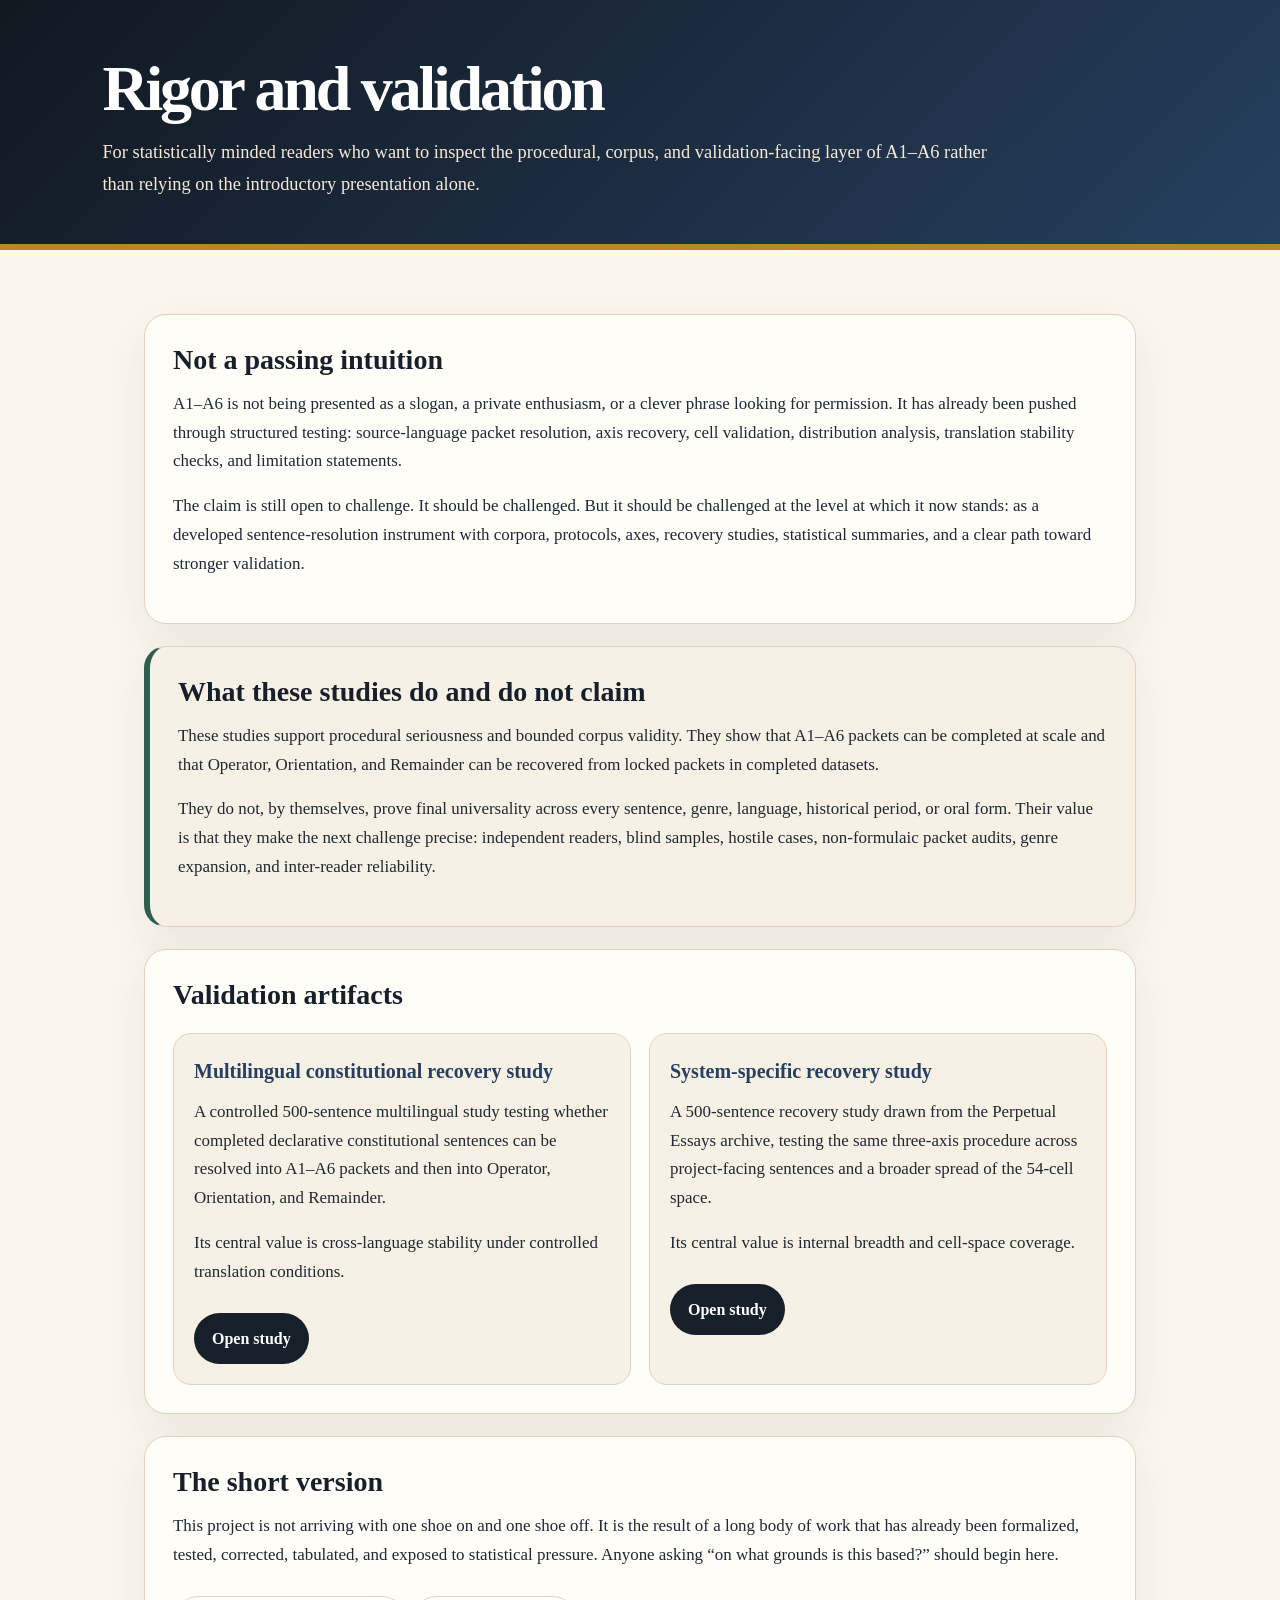
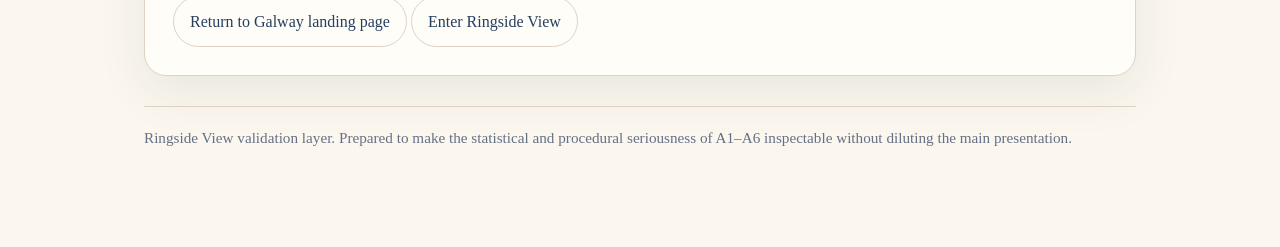
==== validation/index.html @ a77dcd02 "Add validation landing page" ====
<!DOCTYPE html>
<html lang="en">
<head>
  <meta charset="UTF-8" />
  <meta name="viewport" content="width=device-width, initial-scale=1.0" />
  <title>Ringside View — Rigor and Validation</title>
  <style>
    :root{--ink:#1f2933;--muted:#667085;--paper:#fbf7ef;--card:#fffdf8;--line:#ded3c2;--deep:#17202a;--blue:#263f5f;--gold:#b8872b;--green:#2f5d50;}
    *{box-sizing:border-box;}
    body{margin:0;background:var(--paper);color:var(--ink);font-family:Georgia,'Times New Roman',serif;line-height:1.7;}
    header{background:linear-gradient(135deg,#111820,#263f5f);color:white;padding:56px 8vw 44px;border-bottom:6px solid var(--gold);}
    header p{max-width:900px;color:#f7ead7;font-size:1.15rem;margin:0;}
    h1{font-size:clamp(2.2rem,5vw,4.6rem);line-height:1.02;letter-spacing:-.05em;margin:0 0 16px;}
    main{max-width:1040px;margin:0 auto;padding:42px 24px 80px;}
    section{background:var(--card);border:1px solid var(--line);border-radius:22px;padding:28px;margin:22px 0;box-shadow:0 16px 50px rgba(23,32,42,.08);}
    h2{font-size:1.75rem;line-height:1.18;margin:0 0 14px;color:var(--deep);}
    p{font-size:1.06rem;margin:0 0 16px;}
    .grid{display:grid;grid-template-columns:repeat(auto-fit,minmax(280px,1fr));gap:18px;margin-top:22px;}
    .doc{background:#f7f0e4;border:1px solid var(--line);border-radius:18px;padding:20px;}
    .doc h3{margin:0 0 10px;color:var(--blue);font-size:1.25rem;}
    a.button{display:inline-block;text-decoration:none;background:var(--deep);color:white;border-radius:999px;padding:12px 18px;font-weight:bold;margin-top:10px;}
    a.secondary{display:inline-block;text-decoration:none;color:var(--blue);border:1px solid var(--line);background:#fffdf8;border-radius:999px;padding:11px 16px;margin-top:10px;}
    .note{border-left:6px solid var(--green);background:#f7f0e4;}
    .footer{color:var(--muted);font-size:.95rem;border-top:1px solid var(--line);padding-top:18px;margin-top:30px;}
  </style>
</head>
<body>
  <header>
    <h1>Rigor and validation</h1>
    <p>For statistically minded readers who want to inspect the procedural, corpus, and validation-facing layer of A1–A6 rather than relying on the introductory presentation alone.</p>
  </header>

  <main>
    <section>
      <h2>Not a passing intuition</h2>
      <p>A1–A6 is not being presented as a slogan, a private enthusiasm, or a clever phrase looking for permission. It has already been pushed through structured testing: source-language packet resolution, axis recovery, cell validation, distribution analysis, translation stability checks, and limitation statements.</p>
      <p>The claim is still open to challenge. It should be challenged. But it should be challenged at the level at which it now stands: as a developed sentence-resolution instrument with corpora, protocols, axes, recovery studies, statistical summaries, and a clear path toward stronger validation.</p>
    </section>

    <section class="note">
      <h2>What these studies do and do not claim</h2>
      <p>These studies support procedural seriousness and bounded corpus validity. They show that A1–A6 packets can be completed at scale and that Operator, Orientation, and Remainder can be recovered from locked packets in completed datasets.</p>
      <p>They do not, by themselves, prove final universality across every sentence, genre, language, historical period, or oral form. Their value is that they make the next challenge precise: independent readers, blind samples, hostile cases, non-formulaic packet audits, genre expansion, and inter-reader reliability.</p>
    </section>

    <section>
      <h2>Validation artifacts</h2>
      <div class="grid">
        <article class="doc">
          <h3>Multilingual constitutional recovery study</h3>
          <p>A controlled 500-sentence multilingual study testing whether completed declarative constitutional sentences can be resolved into A1–A6 packets and then into Operator, Orientation, and Remainder.</p>
          <p>Its central value is cross-language stability under controlled translation conditions.</p>
          <a class="button" href="three_axis_recovery_study.html">Open study</a>
        </article>

        <article class="doc">
          <h3>System-specific recovery study</h3>
          <p>A 500-sentence recovery study drawn from the Perpetual Essays archive, testing the same three-axis procedure across project-facing sentences and a broader spread of the 54-cell space.</p>
          <p>Its central value is internal breadth and cell-space coverage.</p>
          <a class="button" href="three_axis_recovery_system_specific_axis_recovery_matched.html">Open study</a>
        </article>
      </div>
    </section>

    <section>
      <h2>The short version</h2>
      <p>This project is not arriving with one shoe on and one shoe off. It is the result of a long body of work that has already been formalized, tested, corrected, tabulated, and exposed to statistical pressure. Anyone asking “on what grounds is this based?” should begin here.</p>
      <a class="secondary" href="../index.html">Return to Galway landing page</a>
      <a class="secondary" href="../Ringside_View.html">Enter Ringside View</a>
    </section>

    <p class="footer">Ringside View validation layer. Prepared to make the statistical and procedural seriousness of A1–A6 inspectable without diluting the main presentation.</p>
  </main>
</body>
</html>
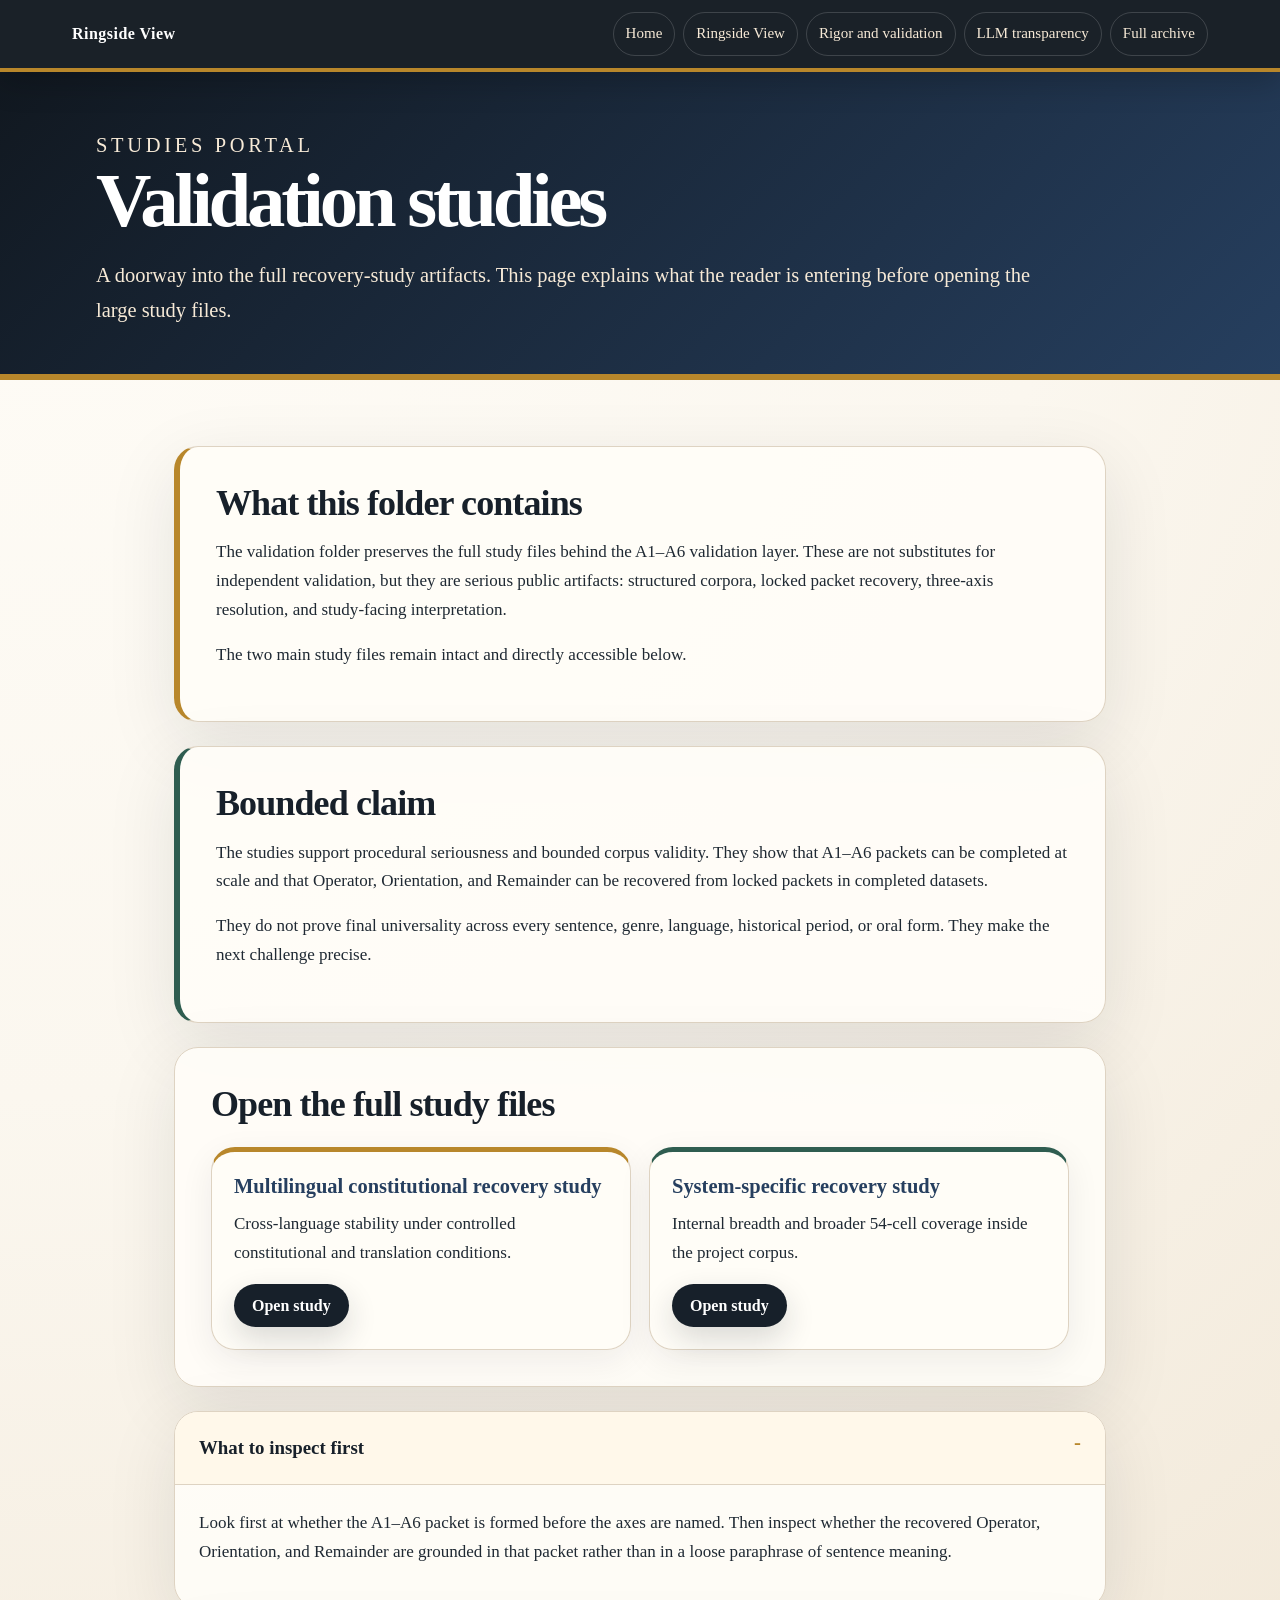
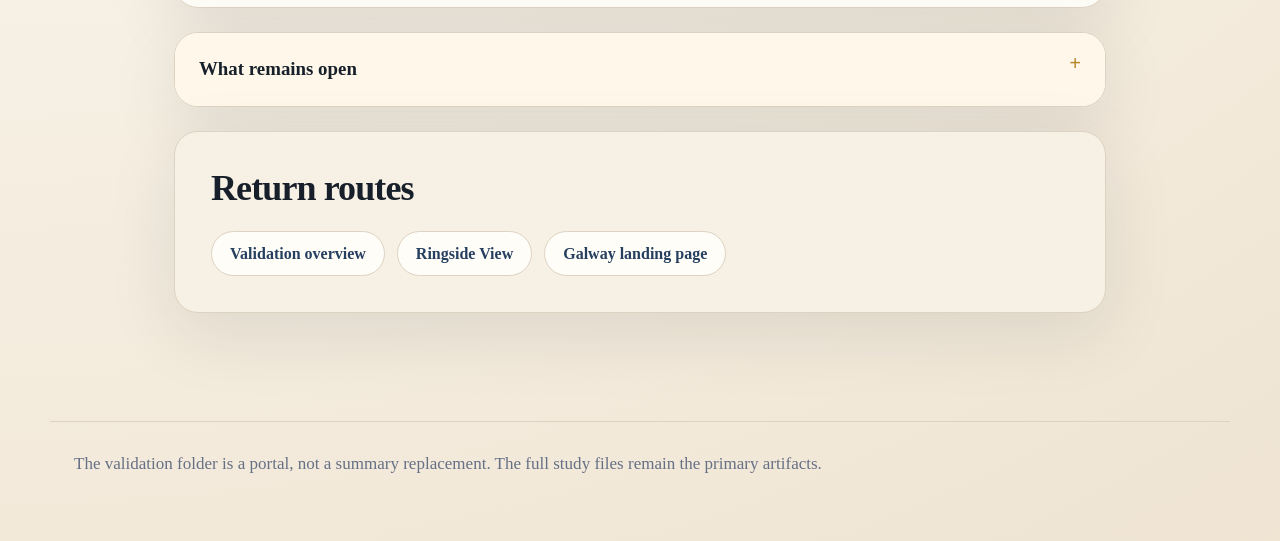
==== commit e3845fbf: "Improve validation studies index" ====
--- a/validation/index.html
+++ b/validation/index.html
@@ -3,73 +3,84 @@
 <head>
   <meta charset="UTF-8" />
   <meta name="viewport" content="width=device-width, initial-scale=1.0" />
-  <title>Ringside View — Rigor and Validation</title>
-  <style>
-    :root{--ink:#1f2933;--muted:#667085;--paper:#fbf7ef;--card:#fffdf8;--line:#ded3c2;--deep:#17202a;--blue:#263f5f;--gold:#b8872b;--green:#2f5d50;}
-    *{box-sizing:border-box;}
-    body{margin:0;background:var(--paper);color:var(--ink);font-family:Georgia,'Times New Roman',serif;line-height:1.7;}
-    header{background:linear-gradient(135deg,#111820,#263f5f);color:white;padding:56px 8vw 44px;border-bottom:6px solid var(--gold);}
-    header p{max-width:900px;color:#f7ead7;font-size:1.15rem;margin:0;}
-    h1{font-size:clamp(2.2rem,5vw,4.6rem);line-height:1.02;letter-spacing:-.05em;margin:0 0 16px;}
-    main{max-width:1040px;margin:0 auto;padding:42px 24px 80px;}
-    section{background:var(--card);border:1px solid var(--line);border-radius:22px;padding:28px;margin:22px 0;box-shadow:0 16px 50px rgba(23,32,42,.08);}
-    h2{font-size:1.75rem;line-height:1.18;margin:0 0 14px;color:var(--deep);}
-    p{font-size:1.06rem;margin:0 0 16px;}
-    .grid{display:grid;grid-template-columns:repeat(auto-fit,minmax(280px,1fr));gap:18px;margin-top:22px;}
-    .doc{background:#f7f0e4;border:1px solid var(--line);border-radius:18px;padding:20px;}
-    .doc h3{margin:0 0 10px;color:var(--blue);font-size:1.25rem;}
-    a.button{display:inline-block;text-decoration:none;background:var(--deep);color:white;border-radius:999px;padding:12px 18px;font-weight:bold;margin-top:10px;}
-    a.secondary{display:inline-block;text-decoration:none;color:var(--blue);border:1px solid var(--line);background:#fffdf8;border-radius:999px;padding:11px 16px;margin-top:10px;}
-    .note{border-left:6px solid var(--green);background:#f7f0e4;}
-    .footer{color:var(--muted);font-size:.95rem;border-top:1px solid var(--line);padding-top:18px;margin-top:30px;}
-  </style>
+  <title>Ringside View — Validation Studies</title>
+  <link rel="stylesheet" href="../assets/site.css" />
 </head>
 <body>
-  <header>
-    <h1>Rigor and validation</h1>
-    <p>For statistically minded readers who want to inspect the procedural, corpus, and validation-facing layer of A1–A6 rather than relying on the introductory presentation alone.</p>
+  <nav class="site-nav" aria-label="Main navigation">
+    <div class="nav-inner">
+      <a class="brand" href="../index.html">Ringside View</a>
+      <div class="nav-links">
+        <a href="../index.html">Home</a>
+        <a href="../Ringside_View.html">Ringside View</a>
+        <a href="../rigor-and-validation.html">Rigor and validation</a>
+        <a href="../llm-transparency.html">LLM transparency</a>
+        <a href="../Ringside_View_backup.html">Full archive</a>
+      </div>
+    </div>
+  </nav>
+
+  <header class="hero narrow">
+    <p class="kicker">Studies portal</p>
+    <h1>Validation studies</h1>
+    <p>A doorway into the full recovery-study artifacts. This page explains what the reader is entering before opening the large study files.</p>
   </header>
 
-  <main>
-    <section>
-      <h2>Not a passing intuition</h2>
-      <p>A1–A6 is not being presented as a slogan, a private enthusiasm, or a clever phrase looking for permission. It has already been pushed through structured testing: source-language packet resolution, axis recovery, cell validation, distribution analysis, translation stability checks, and limitation statements.</p>
-      <p>The claim is still open to challenge. It should be challenged. But it should be challenged at the level at which it now stands: as a developed sentence-resolution instrument with corpora, protocols, axes, recovery studies, statistical summaries, and a clear path toward stronger validation.</p>
+  <main class="container reading">
+    <section class="section gold">
+      <h2>What this folder contains</h2>
+      <p>The validation folder preserves the full study files behind the A1–A6 validation layer. These are not substitutes for independent validation, but they are serious public artifacts: structured corpora, locked packet recovery, three-axis resolution, and study-facing interpretation.</p>
+      <p>The two main study files remain intact and directly accessible below.</p>
     </section>
 
-    <section class="note">
-      <h2>What these studies do and do not claim</h2>
-      <p>These studies support procedural seriousness and bounded corpus validity. They show that A1–A6 packets can be completed at scale and that Operator, Orientation, and Remainder can be recovered from locked packets in completed datasets.</p>
-      <p>They do not, by themselves, prove final universality across every sentence, genre, language, historical period, or oral form. Their value is that they make the next challenge precise: independent readers, blind samples, hostile cases, non-formulaic packet audits, genre expansion, and inter-reader reliability.</p>
+    <section class="section green">
+      <h2>Bounded claim</h2>
+      <p>The studies support procedural seriousness and bounded corpus validity. They show that A1–A6 packets can be completed at scale and that Operator, Orientation, and Remainder can be recovered from locked packets in completed datasets.</p>
+      <p>They do not prove final universality across every sentence, genre, language, historical period, or oral form. They make the next challenge precise.</p>
     </section>
 
-    <section>
-      <h2>Validation artifacts</h2>
-      <div class="grid">
-        <article class="doc">
+    <section class="section" id="study-files">
+      <h2>Open the full study files</h2>
+      <div class="grid wide">
+        <article class="card gold">
           <h3>Multilingual constitutional recovery study</h3>
-          <p>A controlled 500-sentence multilingual study testing whether completed declarative constitutional sentences can be resolved into A1–A6 packets and then into Operator, Orientation, and Remainder.</p>
-          <p>Its central value is cross-language stability under controlled translation conditions.</p>
+          <p>Cross-language stability under controlled constitutional and translation conditions.</p>
           <a class="button" href="three_axis_recovery_study.html">Open study</a>
         </article>
-
-        <article class="doc">
+        <article class="card green">
           <h3>System-specific recovery study</h3>
-          <p>A 500-sentence recovery study drawn from the Perpetual Essays archive, testing the same three-axis procedure across project-facing sentences and a broader spread of the 54-cell space.</p>
-          <p>Its central value is internal breadth and cell-space coverage.</p>
+          <p>Internal breadth and broader 54-cell coverage inside the project corpus.</p>
           <a class="button" href="three_axis_recovery_system_specific_axis_recovery_matched.html">Open study</a>
         </article>
       </div>
     </section>
 
-    <section>
-      <h2>The short version</h2>
-      <p>This project is not arriving with one shoe on and one shoe off. It is the result of a long body of work that has already been formalized, tested, corrected, tabulated, and exposed to statistical pressure. Anyone asking “on what grounds is this based?” should begin here.</p>
-      <a class="secondary" href="../index.html">Return to Galway landing page</a>
-      <a class="secondary" href="../Ringside_View.html">Enter Ringside View</a>
+    <details class="panel" open>
+      <summary>What to inspect first</summary>
+      <div class="detail-body">
+        <p>Look first at whether the A1–A6 packet is formed before the axes are named. Then inspect whether the recovered Operator, Orientation, and Remainder are grounded in that packet rather than in a loose paraphrase of sentence meaning.</p>
+      </div>
+    </details>
+
+    <details class="panel">
+      <summary>What remains open</summary>
+      <div class="detail-body">
+        <p>The next stage should include independent readers, blind samples, hostile cases, non-formulaic packet audits, genre expansion, and inter-reader reliability. The studies matter because they make those next tests concrete.</p>
+      </div>
+    </details>
+
+    <section class="section paper">
+      <h2>Return routes</h2>
+      <div class="button-row">
+        <a class="secondary" href="../rigor-and-validation.html">Validation overview</a>
+        <a class="secondary" href="../Ringside_View.html">Ringside View</a>
+        <a class="secondary" href="../index.html">Galway landing page</a>
+      </div>
     </section>
+  </main>
 
-    <p class="footer">Ringside View validation layer. Prepared to make the statistical and procedural seriousness of A1–A6 inspectable without diluting the main presentation.</p>
-  </main>
+  <footer class="footer">
+    <p>The validation folder is a portal, not a summary replacement. The full study files remain the primary artifacts.</p>
+  </footer>
 </body>
 </html>
--- a/assets/site.css
+++ b/assets/site.css
@@ -0,0 +1,127 @@
+/* Ringside View shared site styling */
+:root{
+  --ink:#1f2933;
+  --muted:#667085;
+  --paper:#fbf7ef;
+  --paper-deep:#efe4d2;
+  --card:#fffdf8;
+  --line:#ded3c2;
+  --deep:#17202a;
+  --night:#111820;
+  --blue:#263f5f;
+  --gold:#b8872b;
+  --green:#2f5d50;
+  --red:#7b3d35;
+  --shadow:0 20px 70px rgba(23,32,42,.10);
+  --soft-shadow:0 10px 34px rgba(23,32,42,.07);
+  --radius:24px;
+}
+*{box-sizing:border-box;}
+html{scroll-behavior:smooth;}
+body{
+  margin:0;
+  background:radial-gradient(circle at top left,#fffdf8 0,#fbf7ef 44%,#efe4d2 100%);
+  color:var(--ink);
+  font-family:Georgia,'Times New Roman',serif;
+  line-height:1.7;
+}
+a{color:var(--blue);}
+a:focus-visible,summary:focus-visible{outline:3px solid rgba(184,135,43,.55);outline-offset:4px;border-radius:10px;}
+.site-nav{
+  position:sticky;
+  top:0;
+  z-index:50;
+  background:rgba(17,24,32,.96);
+  color:white;
+  border-bottom:4px solid var(--gold);
+  box-shadow:0 12px 30px rgba(0,0,0,.18);
+}
+.nav-inner{max-width:1180px;margin:0 auto;padding:12px 22px;display:flex;align-items:center;justify-content:space-between;gap:16px;}
+.brand{color:white;text-decoration:none;font-weight:bold;letter-spacing:.03em;white-space:nowrap;}
+.nav-links{display:flex;gap:8px;flex-wrap:wrap;justify-content:flex-end;}
+.nav-links a{color:#f7ead7;text-decoration:none;border:1px solid rgba(255,255,255,.16);border-radius:999px;padding:8px 12px;font-size:.94rem;}
+.nav-links a:hover{background:rgba(255,255,255,.08);color:white;}
+.hero{
+  background:linear-gradient(135deg,#111820,#263f5f);
+  color:#fff;
+  padding:70px clamp(24px,8vw,96px) 58px;
+  border-bottom:6px solid var(--gold);
+}
+.hero.narrow{padding-top:56px;padding-bottom:46px;}
+.kicker{text-transform:uppercase;letter-spacing:.18em;color:#f3ca78;font-size:.78rem;margin:0 0 14px;}
+h1{font-size:clamp(2.25rem,6vw,5.35rem);line-height:1.01;letter-spacing:-.055em;margin:0 0 18px;}
+.hero p{font-size:clamp(1.08rem,2vw,1.28rem);color:#f7ead7;max-width:950px;margin:0;}
+.container{max-width:1180px;margin:0 auto;padding:42px 24px 84px;}
+.container.reading{max-width:980px;}
+.section,.card,.route-panel,details.panel{
+  background:rgba(255,253,248,.94);
+  border:1px solid var(--line);
+  border-radius:var(--radius);
+  box-shadow:var(--shadow);
+  padding:clamp(22px,4vw,36px);
+  margin:24px 0;
+}
+.section.paper{background:#f7f0e4;}
+.section.green{border-left:6px solid var(--green);}
+.section.gold{border-left:6px solid var(--gold);}
+.section.blue{border-left:6px solid var(--blue);}
+h2{font-size:clamp(1.65rem,3vw,2.25rem);line-height:1.14;margin:0 0 14px;color:var(--deep);letter-spacing:-.025em;}
+h3{font-size:1.28rem;line-height:1.25;margin:0 0 10px;color:var(--blue);}
+p{font-size:1.065rem;margin:0 0 16px;}
+.lead{font-size:1.22rem;color:#24313b;}
+.grid{display:grid;grid-template-columns:repeat(auto-fit,minmax(240px,1fr));gap:18px;margin:22px 0 0;}
+.grid.wide{grid-template-columns:repeat(auto-fit,minmax(280px,1fr));}
+.card{margin:0;box-shadow:var(--soft-shadow);padding:22px;}
+.card.gold{border-top:5px solid var(--gold);}
+.card.green{border-top:5px solid var(--green);}
+.card.blue{border-top:5px solid var(--blue);}
+.card.red{border-top:5px solid var(--red);}
+.tagrow{display:flex;flex-wrap:wrap;gap:8px;margin:14px 0 0;}
+.tag{font-size:.84rem;padding:5px 10px;border:1px solid var(--line);background:#fbf4e7;border-radius:999px;color:#4c5963;}
+.button-row{display:flex;gap:12px;flex-wrap:wrap;align-items:center;margin-top:22px;}
+.button,.secondary{
+  display:inline-block;
+  text-decoration:none;
+  border-radius:999px;
+  padding:12px 18px;
+  font-weight:bold;
+  line-height:1.2;
+}
+.button{background:var(--deep);color:white;box-shadow:0 12px 30px rgba(23,32,42,.16);}
+.button:hover{background:var(--blue);}
+.secondary{color:var(--blue);border:1px solid var(--line);background:#fffdf8;}
+.secondary:hover{border-color:var(--gold);}
+.callout{background:#f7f0e4;border-left:6px solid var(--gold);border-radius:18px;padding:20px 22px;margin:22px 0;}
+.callout.green{border-left-color:var(--green);}
+.route-list{display:grid;grid-template-columns:repeat(auto-fit,minmax(250px,1fr));gap:14px;margin-top:18px;}
+.route{display:block;text-decoration:none;color:var(--ink);background:#fffdf8;border:1px solid var(--line);border-radius:18px;padding:18px;box-shadow:var(--soft-shadow);}
+.route strong{display:block;color:var(--deep);margin-bottom:5px;}
+.route span{display:block;color:var(--muted);font-size:.96rem;}
+summary{cursor:pointer;font-weight:bold;color:var(--deep);font-size:1.18rem;list-style:none;}
+summary::-webkit-details-marker{display:none;}
+summary::after{content:'+';float:right;color:var(--gold);font-size:1.3rem;line-height:1;}
+details[open] summary::after{content:'-';}
+details.panel{padding:0;overflow:hidden;}
+details.panel summary{padding:20px 24px;background:#fff8ea;border-bottom:1px solid transparent;}
+details.panel[open] summary{border-bottom-color:var(--line);}
+details.panel .detail-body{padding:24px;}
+.axis-table{width:100%;border-collapse:collapse;background:#fffef9;border:1px solid var(--line);font-size:.97rem;margin-top:16px;}
+.axis-table th,.axis-table td{border:1px solid var(--line);padding:12px;text-align:left;vertical-align:top;}
+.axis-table th{background:#efe4d2;color:#1d2730;}
+.archive-frame{width:100%;min-height:80vh;border:1px solid var(--line);border-radius:20px;background:#fbf7ef;box-shadow:var(--soft-shadow);}
+.footer{max-width:1180px;margin:0 auto;padding:28px 24px 46px;color:var(--muted);border-top:1px solid var(--line);font-size:.95rem;}
+.footer a{margin-right:14px;}
+@media(max-width:760px){
+  .site-nav{position:static;}
+  .nav-inner{align-items:flex-start;flex-direction:column;}
+  .nav-links{justify-content:flex-start;}
+  .nav-links a{font-size:.9rem;padding:7px 10px;}
+  .hero{padding:46px 22px 38px;}
+  .container{padding:28px 16px 58px;}
+  .section,.card,.route-panel,details.panel{border-radius:20px;}
+  p{font-size:1.02rem;}
+  .lead{font-size:1.12rem;}
+  .button,.secondary{width:100%;text-align:center;}
+  .axis-table{display:block;overflow-x:auto;}
+  .archive-frame{min-height:70vh;}
+}
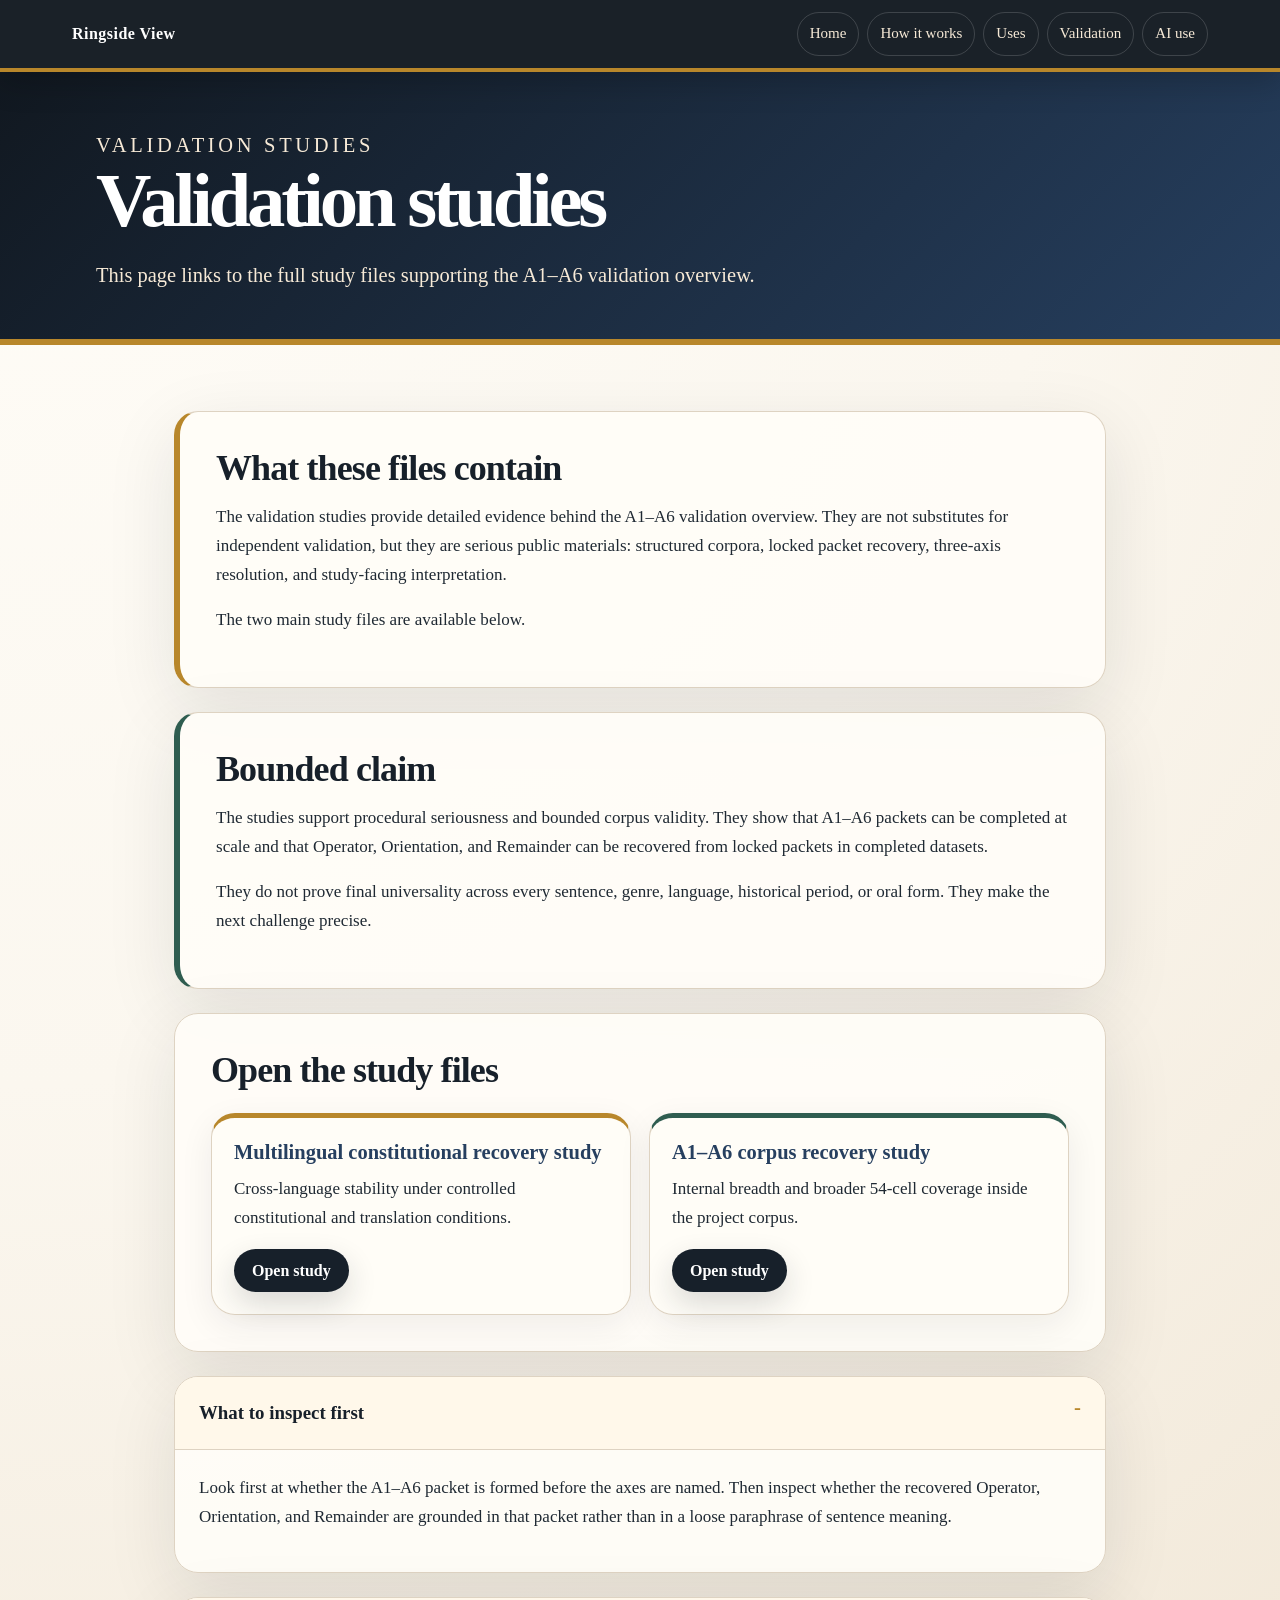
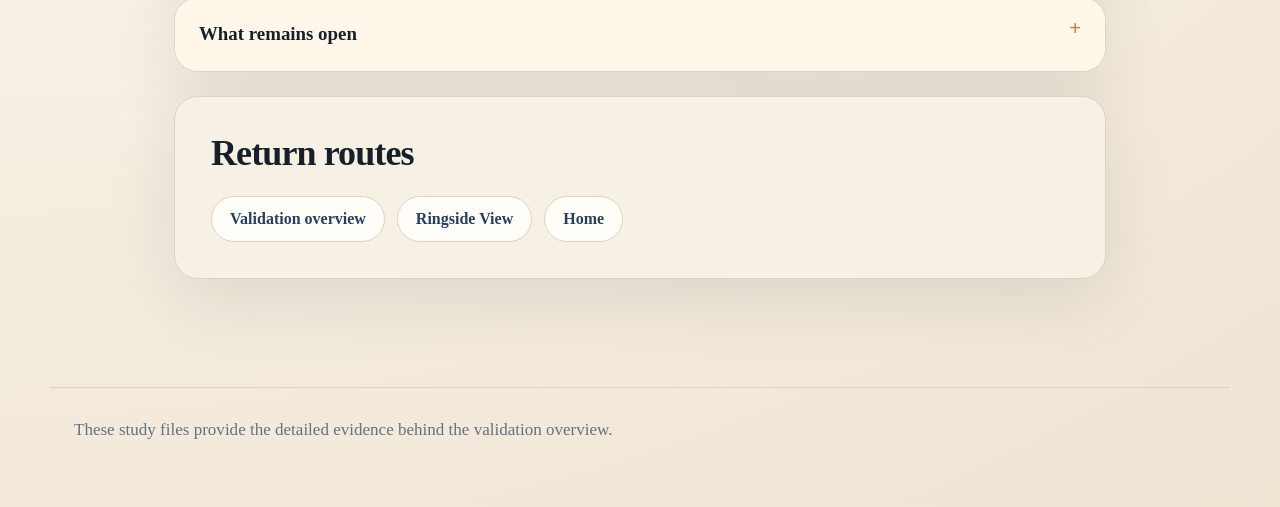
==== commit 13c4dd48: "Clean validation studies index" ====
--- a/validation/index.html
+++ b/validation/index.html
@@ -3,6 +3,7 @@
 <head>
   <meta charset="UTF-8" />
   <meta name="viewport" content="width=device-width, initial-scale=1.0" />
+  <meta name="description" content="Study files supporting the A1–A6 validation overview, including multilingual constitutional and A1–A6 corpus recovery studies." />
   <title>Ringside View — Validation Studies</title>
   <link rel="stylesheet" href="../assets/site.css" />
 </head>
@@ -12,25 +13,25 @@
       <a class="brand" href="../index.html">Ringside View</a>
       <div class="nav-links">
         <a href="../index.html">Home</a>
-        <a href="../Ringside_View.html">Ringside View</a>
-        <a href="../rigor-and-validation.html">Rigor and validation</a>
-        <a href="../llm-transparency.html">LLM transparency</a>
-        <a href="../Ringside_View_backup.html">Full archive</a>
+        <a href="../Ringside_View.html#theory">How it works</a>
+        <a href="../Ringside_View.html#audiences">Uses</a>
+        <a href="../rigor-and-validation.html">Validation</a>
+        <a href="../llm-transparency.html">AI use</a>
       </div>
     </div>
   </nav>
 
   <header class="hero narrow">
-    <p class="kicker">Studies portal</p>
+    <p class="kicker">Validation studies</p>
     <h1>Validation studies</h1>
-    <p>A doorway into the full recovery-study artifacts. This page explains what the reader is entering before opening the large study files.</p>
+    <p>This page links to the full study files supporting the A1–A6 validation overview.</p>
   </header>
 
   <main class="container reading">
     <section class="section gold">
-      <h2>What this folder contains</h2>
-      <p>The validation folder preserves the full study files behind the A1–A6 validation layer. These are not substitutes for independent validation, but they are serious public artifacts: structured corpora, locked packet recovery, three-axis resolution, and study-facing interpretation.</p>
-      <p>The two main study files remain intact and directly accessible below.</p>
+      <h2>What these files contain</h2>
+      <p>The validation studies provide detailed evidence behind the A1–A6 validation overview. They are not substitutes for independent validation, but they are serious public materials: structured corpora, locked packet recovery, three-axis resolution, and study-facing interpretation.</p>
+      <p>The two main study files are available below.</p>
     </section>
 
     <section class="section green">
@@ -40,7 +41,7 @@
     </section>
 
     <section class="section" id="study-files">
-      <h2>Open the full study files</h2>
+      <h2>Open the study files</h2>
       <div class="grid wide">
         <article class="card gold">
           <h3>Multilingual constitutional recovery study</h3>
@@ -48,7 +49,7 @@
           <a class="button" href="three_axis_recovery_study.html">Open study</a>
         </article>
         <article class="card green">
-          <h3>System-specific recovery study</h3>
+          <h3>A1–A6 corpus recovery study</h3>
           <p>Internal breadth and broader 54-cell coverage inside the project corpus.</p>
           <a class="button" href="three_axis_recovery_system_specific_axis_recovery_matched.html">Open study</a>
         </article>
@@ -74,13 +75,13 @@
       <div class="button-row">
         <a class="secondary" href="../rigor-and-validation.html">Validation overview</a>
         <a class="secondary" href="../Ringside_View.html">Ringside View</a>
-        <a class="secondary" href="../index.html">Galway landing page</a>
+        <a class="secondary" href="../index.html">Home</a>
       </div>
     </section>
   </main>
 
   <footer class="footer">
-    <p>The validation folder is a portal, not a summary replacement. The full study files remain the primary artifacts.</p>
+    <p>These study files provide the detailed evidence behind the validation overview.</p>
   </footer>
 </body>
 </html>
